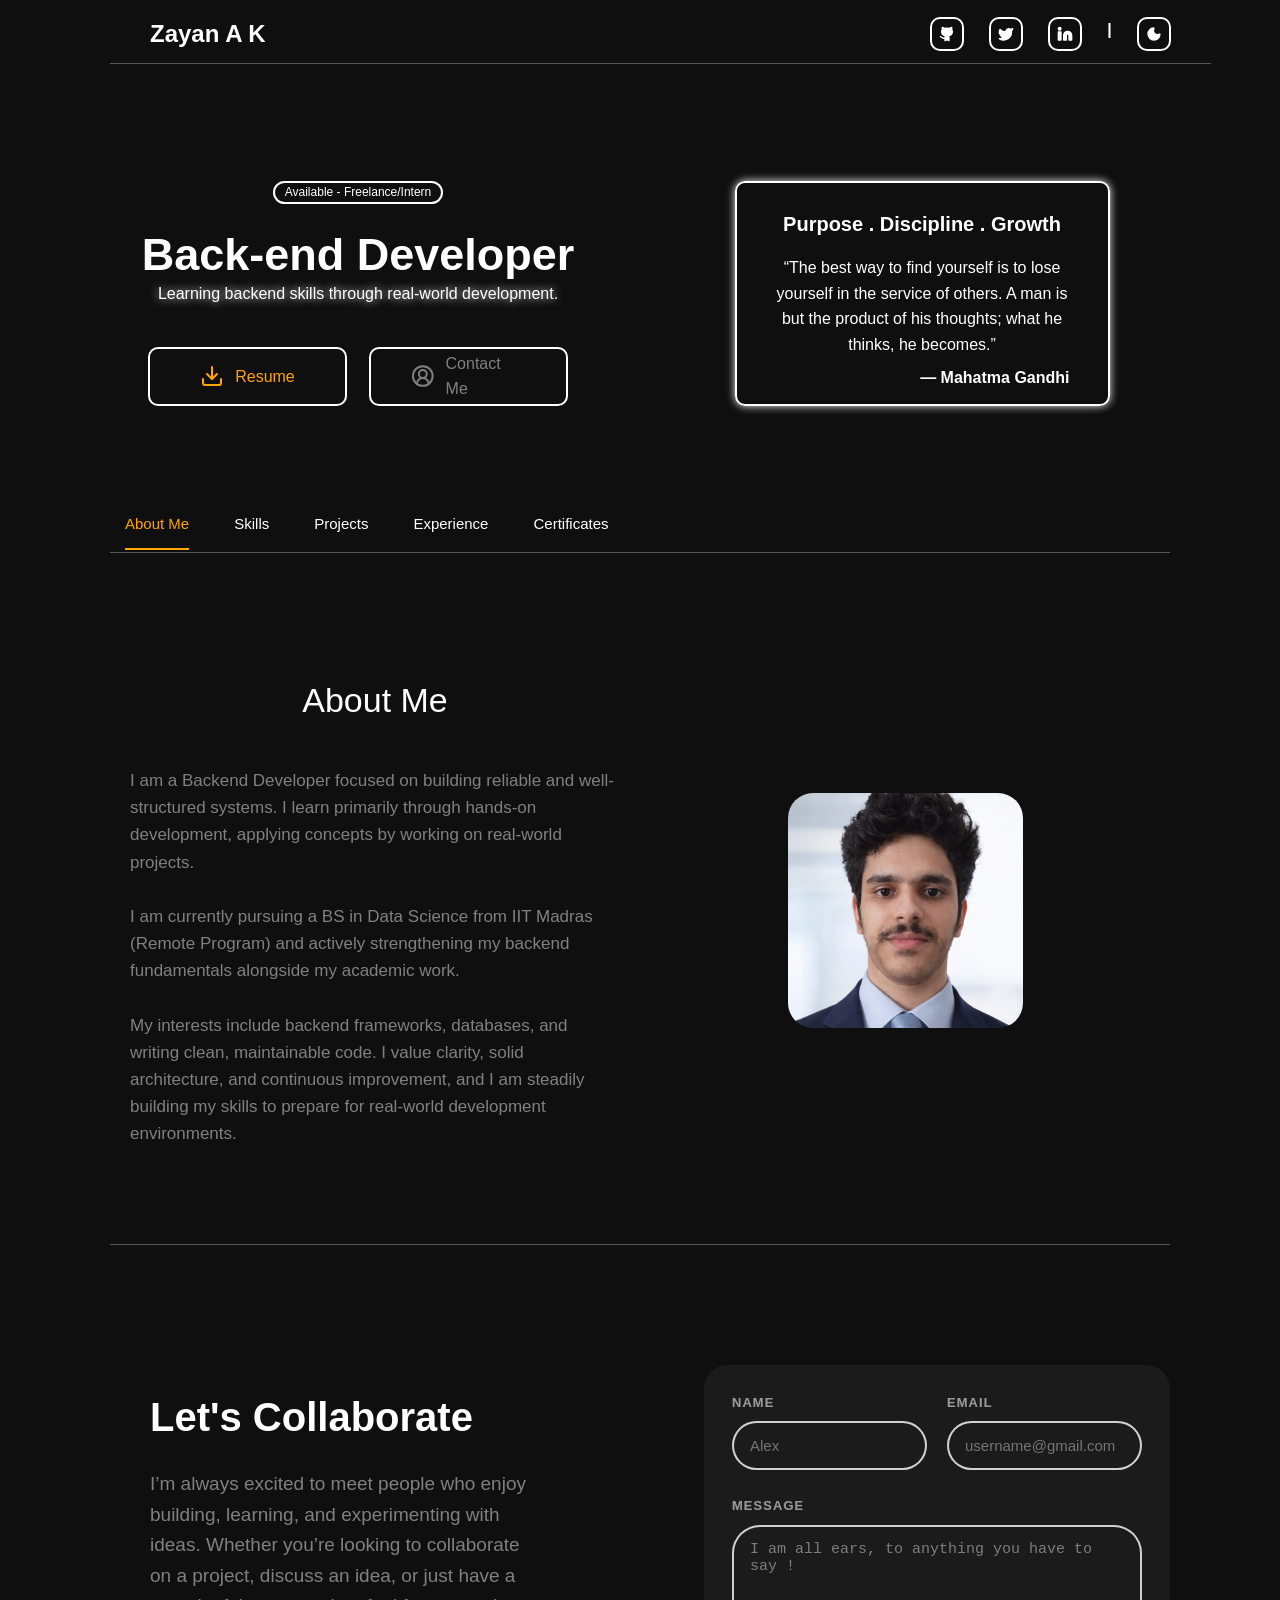
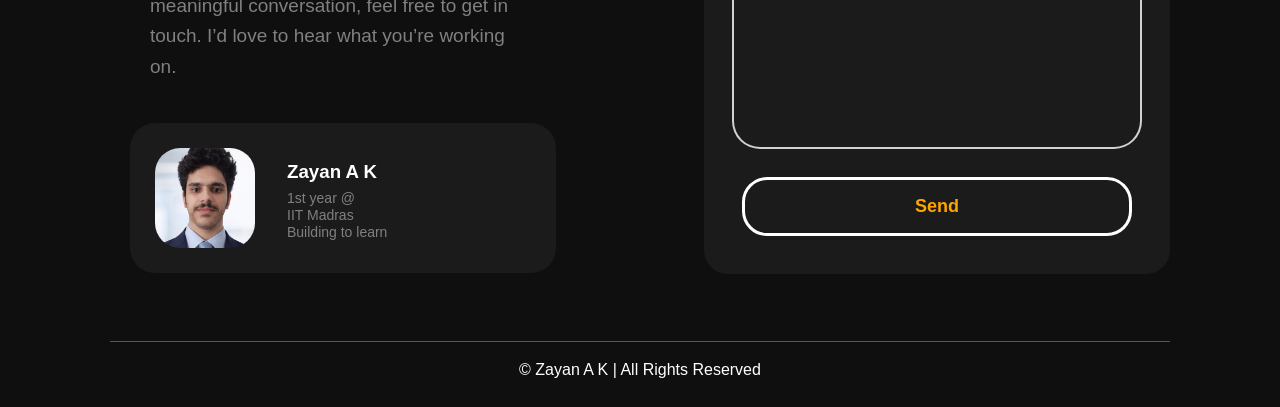
==== index.html @ fa97a32e "Update index.html" ====
<!DOCTYPE html>
<html lang="en">
  <head>
  	<title>Portfolio - Zayan A K</title>
  	<meta charset="UTF-8">
  	<meta name="viewport" content="width=device-width, initial-scale=1.0">
  	<link rel="stylesheet" href="style.css">
  </head>
  
  <body>
  	<header>
  		<div class="name">
  			<h1>Zayan A K</h1>
  		</div>	
  		<div class="links">
        	<div class="github">
        		<a href="#" class="icon">
        			<svg xmlns="http://www.w3.org/2000/svg" width="24" height="24" viewBox="0 0 24 24" fill="none" stroke="currentColor" stroke-width="2" stroke-linecap="round" stroke-linejoin="round" class="lucide lucide-github-icon lucide-github"><path d="M15 22v-4a4.8 4.8 0 0 0-1-3.5c3 0 6-2 6-5.5.08-1.25-.27-2.48-1-3.5.28-1.15.28-2.35 0-3.5 0 0-1 0-3 1.5-2.64-.5-5.36-.5-8 0C6 2 5 2 5 2c-.3 1.15-.3 2.35 0 3.5A5.403 5.403 0 0 0 4 9c0 3.5 3 5.5 6 5.5-.39.49-.68 1.05-.85 1.65-.17.6-.22 1.23-.15 1.85v4"/><path d="M9 18c-4.51 2-5-2-7-2"/></svg>
        		</a>
        	</div>
        		
        	<div class="twitter">	
        		<a href="#" class="icon">
        			<svg xmlns="http://www.w3.org/2000/svg" width="24" height="24" viewBox="0 0 24 24" fill="none" stroke="currentColor" stroke-width="2" stroke-linecap="round" stroke-linejoin="round" class="lucide lucide-twitter-icon lucide-twitter"><path d="M22 4s-.7 2.1-2 3.4c1.6 10-9.4 17.3-18 11.6 2.2.1 4.4-.6 6-2C3 15.5.5 9.6 3 5c2.2 2.6 5.6 4.1 9 4-.9-4.2 4-6.6 7-3.8 1.1 0 3-1.2 3-1.2z"/></svg>
				</a>
			</div>	

			<div class="linkdin">
				<a href="#" class="icon">
					<svg xmlns="http://www.w3.org/2000/svg" width="24" height="24" viewBox="0 0 24 24" fill="none" stroke="currentColor" stroke-width="2" stroke-linecap="round" stroke-linejoin="round" class="lucide lucide-linkedin-icon lucide-linkedin"><path d="M16 8a6 6 0 0 1 6 6v7h-4v-7a2 2 0 0 0-2-2 2 2 0 0 0-2 2v7h-4v-7a6 6 0 0 1 6-6z"/><rect width="4" height="12" x="2" y="9"/><circle cx="4" cy="4" r="2"/></svg>
				</a>
			</div>

			<div class="line">
				<p><strong>|</strong></p>
			</div>	

			<div class="dark-mode">
				<a href="#">
					<svg xmlns="http://www.w3.org/2000/svg" width="24" height="24" viewBox="0 0 24 24" fill="none" stroke="currentColor" stroke-width="2" stroke-linecap="round" stroke-linejoin="round" class="lucide lucide-moon-icon lucide-moon"><path d="M20.985 12.486a9 9 0 1 1-9.473-9.472c.405-.022.617.46.402.803a6 6 0 0 0 8.268 8.268c.344-.215.825-.004.803.401"/></svg>
				</a>
			</div>
		</div>		
	</header>	
	<hr>
	<main>	
		<div class="hero-section">
			<div class="status">
				<p>Available - Freelance/Intern </p>
			</div>
		
			<div class="my-code">
				<p>Back-end Developer</p>
			</div>
		
			<div class="subtitle">
				<p>Learning backend skills through real-world development.</p>	
			</div>
		

			<div class="s-button">
				<a href="#" class="resume" id="download-resume">
					<svg xmlns="http://www.w3.org/2000/svg" width="24" height="24" viewBox="0 0 24 24" fill="none" stroke="currentColor" stroke-width="2" stroke-linecap="round" stroke-linejoin="round" class="lucide lucide-download-icon lucide-download"><path d="M12 15V3"/><path d="M21 15v4a2 2 0 0 1-2 2H5a2 2 0 0 1-2-2v-4"/><path d="m7 10 5 5 5-5"/></svg><p name="resume-text">Resume</p>
				</a>
		
				<a href="#contact" class="contact">
					<svg xmlns="http://www.w3.org/2000/svg" width="24" height="24" viewBox="0 0 24 24" fill="none" stroke="currentColor" stroke-width="2" stroke-linecap="round" stroke-linejoin="round" class="lucide lucide-circle-user-round-icon lucide-circle-user-round"><path d="M18 20a6 6 0 0 0-12 0"/><circle cx="12" cy="10" r="4"/><circle cx="12" cy="12" r="10"/></svg><span name="contact-text">Contact Me</span>
				</a>
			</div>	
		</div>
		<div class="quote-section">
		<div class="quote">
			<div class="head-quote">
				<p><strong>Purpose . Discipline . Growth</strong></p>
			</div>

			<div class="quote-text">
				<p>“The best way to find yourself is to lose yourself in the service of others.
					A man is but the product of his thoughts; what he thinks, he becomes.”<br>						
				</p>
				<p class="gandhi"><strong>— Mahatma Gandhi</strong></p>	
			</div>
		</div>
		</div>															
	</main>
	
	<nav>
		<ul>
			<li><button  data-target="about-me" class="nav-item active">About Me</button></li>
			<li><button  data-target="skills" class="nav-item">Skills</button></li>
			<li><button  data-target="projects" class="nav-item">Projects</button></li>
			<li><button  data-target="experience" class="nav-item">Experience</button></li>
			<li><button  data-target="certificates" class="nav-item">Certificates</button></li>
		</ul>	
	</nav>	
	<hr>

	<section class="content">

		<div class="content-section active" id="about-me">
			<div class="about-text">
				<h2>About Me</h2>
				<p>I am a Backend Developer focused on building reliable and well-structured systems. I learn primarily through hands-on development, applying concepts by working on real-world projects.<br><br>

			  	I am currently pursuing a BS in Data Science from IIT Madras (Remote Program) and actively strengthening my backend fundamentals alongside my academic work.<br><br>

             	My interests include backend frameworks, databases, and writing clean, maintainable code. I value clarity, solid architecture, and continuous improvement, and I am steadily building my skills to prepare for real-world development environments.</p>
             </div> 

            <div class="about-pic">
            	<img src="me.png">
            </div>	 
		</div>

		<div class="content-section" id="skills">
			<h2>Skills</h2>
			<div class="skill-layout">

				<div class="backend">
					<h3>Backend Development</h3>
					<ul>
						<li>Python</li>
						<li>Django(basics)</li>
						<li>RESTful API fundamentals</li>
						<li>Authorisation & authorisation basics</li>
						<li>Server-side application logic</li>
					</ul>
				</div>	

				<div class="databases">
					<h3>Databases</h3>
					<ul>
						<li>PostgreSQL</li>
						<li>SQlite</li>
						<li>Database design fundamentals</li>
						<li>CRUD operations</li>
						<li>Basic query optimization concepts</li>
					</ul>	
				</div>

				<div class="programming">
					<h3>Programming and core concepts</h3>
					<ul>
						<li>Python</li>
						<li>JavaScript</li>
						<li>Object oriented programming</li>
						<li>Data structures fundamentals</li>
						<li>Basic algorithmic thinking</li>
						<li>Writing clean, readable and maintable code</li>
					</ul>
				</div>

				<div class="web">
					<h3>Web Fundamentals</h3>
					<ul>
						<li>HTTP / HTTP5 basics</li>			
						<li>Request-response lifecycle</li>
						<li>HTML</li>
						<li>CSS</li>
					</ul>
				</div>

				<div class="tools">
					<h3>Tools and Workflow</h3>
					<ul>
						<li>Git and GitHub</li>
						<li>Command-line basics</li>
						<li>Virual environments</li>
						<li>Debugging and error handling</li>
						<li>Incremental development and refactoring</li>
					</ul>
				</div>

				<div class="improving">
					<h3>Currently Improving</h3>
					<ul>
						<li>Backend system design fundamentals</li>
						<li>API best practices</li>
						<li>Database Optimisation techniques</li>
						<li>Deployment and production basics</li>
						<li>React</li>
					</ul>
				</div>
			</div>
		</div>				

		<div class="content-section" id="projects">
			<h4>My Personal Projects</h4>
			<div class="project-card">
				<div class="project-header">
					<h2>Zaliya</h2>
					<span class="project-status">In Progress</span>
				</div>

				<p class="project-description">A minimal, responsive fashion ecommerce website focused on modest wear, built with semantic HTML and modern CSS layout techniques. Currently integrating backend functionality.
				</p>

				<ul class="project-tech">
					<li>HTML</li>
					<li>CSS</li>
					<li>JavaScript</li>
					<li>Python</li>	
					<li>Django</li>
				</ul>

				<div class="project-actions">
					<a href="https://zayan-netizen.github.io/Zaliya/" target="_blank" class="btn primary">Live</a>
    				<a href="https://github.com/zayan-netizen" target="_blank" class="btn secondary">Code</a>
  				</div>
			</div>

		<div class="project-card">
				<div class="project-header">
					<h2>Eventorin</h2>
					<span class="project-status">In Progress</span>
				</div>

				<p class="project-description">A simple landing page concept for a student-focused event management platform.
				</p>

				<ul class="project-tech">
					<li>HTML</li>
					<li>CSS</li>
				</ul>

				<div class="project-actions">
    				<a href="https://zayan-netizen.github.io/html-css-foundations/eventorin_landing_page/" class="btn primary">Live</a>
    				<a href="https://github.com/zayan-netizen" class="btn secondary">Code</a>
  				</div>
			</div>

			<div class="project-card">
				<div class="project-header">
					<h2>Resume-Builder</h2>
					<span class="project-status">In Progress</span>
				</div>

				<p class="project-description">A simple resume builder web application where users can enter their details and instantly see a formatted resume preview..
				</p>

				<ul class="project-tech">
					<li>HTML</li>
					<li>CSS</li>
					<li>JavaScript</li>
				</ul>

				<div class="project-actions">
					<a href="https://zayan-netizen.github.io/html-css-foundations/resume-builder/" target="_blank" class="btn primary">Live</a>
    				<a href="https://github.com/zayan-netizen" target="_blank" class="btn secondary">Code</a>
  				</div>
			</div>
		</div>

		<div class="content-section" id="certificates">
			<h2>Certifications</h2>

  		<div class="certificates-container">
   			<a href="Foundation Certificate.pdf" target="_blank" class="certificate-card">
      		<h3>Foundation in Programming and Data Science</h3>
      		<p>IIT Madras</p>
      		<span>View Certificate →</span>
    		</a>
    	</div>
    </div>

	</section>	
	<br><br><br><hr>
	<section class="contact-me" id="contact">
		<div class="contact-word">
			<h1>Let's Collaborate</h1>
			<p class="contact-sentence">I’m always excited to meet people who enjoy building, learning, and experimenting  with ideas.
			   Whether you’re looking to collaborate on a project, discuss an idea, or just have a meaningful conversation, feel free to get in touch.
			   I’d love to hear what you’re working on.</p><br>


		<div class="profile-card">
			<div class="profile-photo">
				<img src="me.png" name="me">
			</div>
			<div class="name-text">	
			    <h3>Zayan A K</h3>
				<p>1st year @</p>
				<p>IIT Madras</p>
				<p>Building to learn</p>
			</div>	
		</div>
		</div>


		<div class="contact-card">
			<div class="start">
				<div>
					<label for="contact-name">Name</label>
					<input type="text" class="contact-name" id="contact-name" placeholder="Alex">
				</div>
				
				<div>
					<label for="contact-email">Email</label>
					<input type="email" name="contact-email" id="contact-email" placeholder="username@gmail.com">
				</div>		
			</div>
			
			<div class="end">
				<label for="contact-subject">Message</label>
				<textarea 
					name="contact-subject" 
					id="contact-subject" 
					placeholder="I am all ears, to anything you have to say !"></textarea>
			</div>
			<div class="email-send">
				<a href="#" id="email-send">Send</a>
			</div>	
		</div>			
	</section>
	
	<hr>
	<footer>
		&copy Zayan A K  |  All Rights Reserved
	</footer>
		<div class="footer-link" hidden>
			<ul>
				<li><a href="#">LeetCode</a></li>
				<li><a href="#">CodeForces</a></li>
				<li><a href="#">CodeChef</a></li>
			</ul>
		</div>		
	

	<script src="script.js"></script>

  </body>
</html>
---- style.css ----
*{
	padding: 0;
	margin: 0;
	box-sizing: border-box;
}

hr {
  border: none;
  border-top: 1px solid rgba(255, 255, 255, 0.3);
}

body{
	font-family: 'Arial', sans-serif;
	background-color:  #0F0F0F;
	margin: 10px 110px;
	line-height: 1.6;
}

/* Header */

header{
	display: flex;
	flex-direction: row;
	justify-content: space-between;
	align-items: center;
	position: fixed;
    top: 0;
    left: 0;
    width: 86%;
    z-index: 1000;  
    margin: 5px 110px;      
    background: #0F0F0F; 
    border-bottom: 1px solid rgba(255, 255, 255, 0.3);
}

/* ICONS */

.links {
  gap: 12px;
  padding: 0;
}

.links a {
  padding: 6px;
  width: 34px;
  height: 34px;

  display: flex;
  align-items: center;
  justify-content: center;
}

.links svg {
  width: 16px;
  height: 16px;
}

.links{
	display: flex;
	flex-direction: row;
	gap: 25px;
	padding: 10px 40px;
}

.links a{
	display: inline-flex;
	text-decoration: none;
	color: white;
	border: 2px solid white;
	padding: -5px 2px;
	border-radius: 10px;
	transition: box-shadow 0.2s ease-in-out;
}

.links a:hover{
	cursor: pointer;
	box-shadow:  0 0 20px whitesmoke;
}

.links svg{
	fill: white;
}

/* Name and vertical line */

.name{
	color: white;
	font-size: 12px;
	padding: 10px 40px;
}

.line{
	color: white;
	font-weight: 700;
}

/* Hero */

main {
  display: grid;
  grid-template-columns: repeat(2, minmax(500px, 500px));
  justify-content: center;
  gap: 4rem;
  margin: 170px auto; 
  padding: 0 2rem;
}

.hero-section,
.quote-section {
  display: flex;
  flex-direction: column;
  align-items: center;  
}

/* STATUS */
@keyframes pulse{
	0% {transform: scale(1.0); opacity: 1; color: grey;}
	50% {transform: scale(1.03); opacity: 0.98; color: darkgrey;}
	100%{transform: scale(1.0); opacity: 1; color: grey;}
}

.status{
	color: white;
	text-align: center;
	font-size: 12px;
	border: 2px solid white;
	border-radius: 20px;
	display: inline-flex;
	padding: 0px 10px;
	animation: pulse 1s ease-in-out infinite;
}

.my-code{
	color: white;
	font-size: 45px;
	padding: 10px;
	text-align: center;
	font-weight: 700;
	margin-top: 5px;
}

.subtitle{
	color: white;
	text-align: center;
	margin-top: -20px;
	text-shadow: 0 0 10px whitesmoke;
}

.s-button{
	display: flex;
	flex-direction: row;
	gap: 20px;
	margin: 40px;
    
}

/* Quote */

@keyframes glow {
  0% {
    box-shadow: 0 0 8px rgba(245,245,245,0.4);
  }
  50% {
    box-shadow: 0 0 20px rgba(245,245,245,0.8);
  }
  100% {
    box-shadow: 0 0 14px rgba(245,245,245,0.4);
  }
}

.quote {
	display: flex;
	color: white;
	width: 25%;
	box-shadow: 0 0 8px whitesmoke;
	border: 2px solid white;
	animation: glow 5s ease-in-out infinite;
	flex-direction: column;
	padding: 20px;
	border-radius: 10px;
	width: 75%;
	height: 85%;
	transition: 0.4s ease;
}

.quote:hover{
	transform: translateY(-5px);
	cursor: pointer;
}
.head-quote{
	text-align: center;
	font-size: 20px;
	padding: 5px;
}

.gandhi{
	text-align: right;
	padding: 8px;
	padding-bottom: 8px;
}

.quote-text{
	text-align: center;
	padding: 10px;
}

/* Hero-Buttons */

.s-button{
	display: flex;
	flex-direction: row;
	gap: 22px;
}

.resume{
	color: orange;
	padding: 2px 50px;
	display: inline-flex;
	align-items: center;
	gap: 0.7rem;
	border: 2px solid white;
	border-radius: 10px;
	text-decoration: none;
	transition: box-shadow 0.3s ease-in-out;
	transition: transform 0.2s ease, box-shadow 0.3s ease-in-out;
	background-color: #0F0F0F;
}

.contact{
	color: grey;
	padding: 2px 40px;
	display: inline-flex;
	align-items: center;
	gap: 0.7rem;
	border: 2px solid white;
	border-radius: 10px;
	text-decoration: none;
	transition: transform 0.2s ease, box-shadow 0.3s ease-in-out;
	background-color: #0F0F0F;
}

.resume:hover, .contact:hover {
	box-shadow: 0 0 14px whitesmoke;
	cursor: pointer;
	transform: translateY(-4px);
}

/* NavBar  */

nav{
	place-items: center;
	padding: 15px;
	position: relative;
	margin-top: -120px;
}

nav ul{
	list-style: none;
	margin: 0;
	padding-left: 0;
	display: flex;
	flex-direction: center;
	gap: 45px;
}

nav button{
	text-decoration: none;
	color: white;
	font-size: 15px;
	font-weight: 400;
	background-color: #0F0F0F;
	border: none;
}

nav button:hover{
	cursor: pointer;
	color: orange;
}

/* Contact */

.contact-me {
	display: grid;
	grid-template-columns: 1fr 1fr;
	max-width: 1150px;
	gap: 8rem;
	margin-top: 100px;
	margin-inline: auto;
	margin-bottom: 3rem;
}	

.profile-photo {
	width: 100px;
	height: 100px;
}

.profile-photo img{
	width: 100%;
	height:100%;
	border-radius: 25px;
	object-fit: cover;
}

.contact-word{
	color: white;
	align-items: left;
	padding: 20px;
}

.contact-word p{
	font-size: 14px;
	color: grey;
	padding: 20px;
	margin-bottom: -5px;
}

.contact-sentence {
	font-size: 19px !important;
}

.contact-word h1{
	font-size: 40px;
	padding: 20px;
	margin-bottom: -20px;
	gap: 1.2rem;
}

.profile-card h3{
	font-weight: 700;
}

.profile-card{
	display: flex;
	flex-direction: row;
	align-items: center;
	padding: 25px;
	margin: 0;
	gap: 2rem;
	background-color: #1B1B1B;
	border-radius: 25px;
	transition: 0.3s ease;
}

.profile-card:hover{
	transform: translateY(-10px);
}

.name-text p{
	padding: 0px !important;
}

.contact-card{
	display: flex;
	flex-direction: column;
	align-self: center;
	align-items: stretch;
	background-color: #1B1B1B;
	height: 93%;
	width: 100%;
	padding: 28px;
	border-radius: 24px;
	gap: 18px;
	transition: 0.3s ease;
}

.contact-card:hover{
	transform: translateY(-15px);
}

.start{
	display: flex;
	gap: 20px;
	width: 100%;
}

.start > div{
	display: flex;
	flex-direction: column;
	gap: 8px;
	width: 100%;
}

.end{
	display: flex;
	flex-direction: column;
	gap: 8px;
	width: 100%;
	flex: 1;
	margin-top: 8px;
}

.contact-card input,
.contact-card textarea{
	width: 100%;
	background-color: #1B1B1B;
	border: 2px solid rgba(255,255,255,0.8);
	border-radius: 26px;
	padding: 14px 16px;
	color: #bdbdbd;
	font-size: 15px;
	outline: none;
}

.contact-card textarea{
	flex: 1;
	resize: none;
	border-radius: 28px;
}

.contact-card textarea::placeholder {
  color: #7d7d7d;
  opacity: 1;
}

.contact-card label{
	font-weight: 600;
	font-size: 13px;
	color: #9a9a9a;
	letter-spacing: 0.08em;
	text-transform: uppercase;
	text-shadow:
	  0.5px 0 rgba(0,0,0,0.25),
	 -0.5px 0 rgba(255,255,255,0.15);
}

.email-send a{
	display: inline-flex;
	border: 3px solid white;
	transition: 0.2s;
	color: orange;
	text-decoration: none;
	padding: 12px 20px;
	margin: 10px;
	border-radius: 25px;
	display: flex;
	justify-content: center;
	font-weight: 800;
	font-size: 18px;
}

.email-send a:hover{
	background-color: darkgrey;
	color: black;
}

/* Content Section */

@keyframes fadeIn {
  from {
    opacity: 0;
    transform: translateY(6px);
  }
  to {
    opacity: 1;
    transform: translateY(0);
  }
}

.content-section{
	display: none;
	opacity: 0;
    transform: translateY(6px);
}

.content-section.active{
	display: block;
	animation: fadeIn 200ms ease-out forwards;
}

.nav-item{
	position: relative;
}

.nav-item.active{
	color: orange;
}

.nav-item::after{
	content: "";
    position: absolute;
    left: 0;
    bottom: -18px;
    width: 100%;
    height: 2px;
    background: orange;

    transform: scaleX(0);
    transform-origin: left;
    transition: transform 250ms ease;
}

.nav-item.active::after{
    transform: scaleX(1.0);
}

.content{
	margin-top: 100px;
}

/* Content-Section -- About */

#about-me{
	display: grid;
	grid-template-columns: repeat(2, minmax(0, 1fr));
}

.about-pic {
	width: 275px;
	height: 275px;
	padding: 20px;
	margin: auto auto;
}

.about-pic img{
	object-fit: cover;
	border-radius: 25px;
	width: 100%;
	height: 100%;
}

.about-text h2{
	text-align: center;
	font-weight: 300;
	font-size: 34px;
	color: white;
	padding: 20px;
}

.about-text p{
	font-size: 17px;
	color: grey;
	padding: 20px;
}

/* Content-section Skills */


#skills h2{
	text-align: center;
	color: white;
	font-size: 34px;
	margin-top: -500px;
	margin-bottom: 2rem;
	padding: 20px;
}

.skill-layout {
	display: grid;
	grid-template-columns: repeat(2, minmax(0, 1fr));
	gap: 4rem;
}

.skill-layout h3{
	text-align: center;
	color: grey;
	font-size: 19px;
	padding: 20px;
	border-bottom: 1px solid rgba(255, 255, 255, 0.3);
	padding-bottom: 7px;
}

.skill-layout ul{
	color: grey;
	list-style: none;
	display: grid;
	grid-template-columns: repeat(2, 1fr);
	margin: 10px;
	gap: 1rem;
	margin-top: 30px;
}

.skill-layout li{
	font-size: 11px;
	display: flex;
  	justify-content: center;
  	align-items: center;

  	padding: 8px 16px;
  	border-radius: 25px;
  	border: 2px solid grey;
  	color: white;
	transition: 0.3s ease;
}

.skill-layout li:hover{
	transform: translateY(-3px);
	cursor: pointer;
}

/* Certificates */

#certificates {
  width: 100%;
  padding: 40px 5%; 
  background: #1e1e1e;
  color: #f1f1f1;
  border-radius: 25px;
  margin-top: -500px;
}

#certificates h2 {
  text-align: center;
  font-size: 2rem;
  margin-bottom: 30px;
  font-weight: 600;
}

.certificates-container {
  display: grid;
  grid-template-columns: repeat(auto-fit, minmax(260px, 1fr));
  gap: 20px;
}

.certificate-card {
  background: #2b2b2b; 
  border-radius: 12px;
  padding: 20px 22px;
  text-decoration: none;
  color: #f1f1f1;
  border: 1px solid #3a3a3a;
  transition: background 0.25s ease, transform 0.25s ease;
  border-radius: 20px;
}

.certificate-card h3 {
  font-size: 1.2rem;
  margin-bottom: 6px;
}

.certificate-card p {
  font-size: 0.95rem;
  opacity: 0.75;
  margin-bottom: 12px;
}

.certificate-card span {
  font-size: 0.9rem;
  font-weight: 500;
  color: #cfcfcf;
}

.certificate-card:hover {
  background: #333333;
  transform: translateY(-3px);
}
/* footer */

footer{
	text-align: center;
	color: white;
	font-size: 16px;
	padding: 15px;;
}

.footer-link ul{
	list-style: none;
	display: flex;
	flex-direction: row;
	justify-content: center;
	align-items: center;
	gap: 10rem;
	color: grey;
	margin-top: 10px;
}

.footer-link a{
	text-decoration: none;
	color: grey;
	font-size: 12px;
}

/* Projects */

#projects{
	margin-top: -500px;
}

#projects h4{
	text-align: center;
	color: white;
	font-size: 28px;
	padding: 3rem;
}

.project-card {
  background: linear-gradient(
    180deg,
    rgba(255,255,255,0.04),
    rgba(255,255,255,0.01)
  );
  border: 1px solid rgba(255,255,255,0.08);
  border-radius: 20px;
  padding: 28px;
  max-width: none;
  width: 100%;
  margin-bottom: 25px;

  box-shadow:
    0 20px 40px rgba(0,0,0,0.35),
    inset 0 1px 0 rgba(255,255,255,0.05);

  backdrop-filter: blur(6px);

  transition: transform 300ms ease, box-shadow 300ms ease;
}

.project-card:hover {
  transform: translateY(-6px);
  box-shadow:
    0 30px 60px rgba(0,0,0,0.45),
    inset 0 1px 0 rgba(255,255,255,0.08);
}

.project-header {
  display: flex;
  justify-content: space-between;
  align-items: center;
  margin-bottom: 14px;
}

.project-header h2 {
  font-size: 26px;
  font-weight: 600;
  color: #ffffff;
}

.project-status {
  font-size: 12px;
  padding: 6px 12px;
  border-radius: 999px;
  background: rgba(255,255,255,0.1);
  color: #ffffff;
}

.project-description {
  font-size: 15px;
  line-height: 1.6;
  color: #cfcfcf;
  margin-bottom: 22px;
}

.project-tech {
  list-style: none;
  display: flex;
  flex-wrap: wrap;
  gap: 10px;
  margin-bottom: 24px;
  padding: 0;
}

.project-tech li {
  padding: 8px 14px;
  font-size: 13px;
  border-radius: 999px;
  color: #ffffff;
  border: 1px solid rgba(255,255,255,0.15);
  background: rgba(255,255,255,0.05);
}

.project-actions {
  display: flex;
  gap: 14px;
}

.btn {
  padding: 10px 20px;
  border-radius: 10px;
  font-size: 14px;
  text-decoration: none;
  transition: background 200ms ease, transform 200ms ease;
}

.btn.primary {
  background: #ffffff;
  color: #000000;
}

.btn.primary:hover {
  transform: translateY(-2px);
}

.btn.secondary {
  border: 1px solid rgba(255,255,255,0.2);
  color: #ffffff;
}

.btn.secondary:hover {
  background: rgba(255,255,255,0.1);
}

.project-wrapper{
	width: 100%;
	padding: 0 4rem;
}

@media (max-width: 900px) {

  html, body {
    margin: 0;
    padding: 0;
    overflow-x: hidden;
  }

  * {
    max-width: 100%;
  }

  header {
    position: fixed;
    top: 0;
    left: 0;
    width: 100% !important;
    margin: 0 !important;
    padding: 4px 0px;
    transform: none !important;
  }

  nav {
	margin: 0;  
	margin-top: -50px !important;  
    padding: 0 !important;
  }

  nav ul {
    padding: 0;
    margin: 0;
    width: 100%;
    display: flex;
    justify-content: center;
    gap: 10px;
    padding-bottom: 17px;    
  }

  nav button {
    font-size: 14px;
  }

  .links {
    padding: 0;
    gap: 8px;
  }

  .links a {
    width: 30px;
    height: 30px;
    padding: 0;
    border-radius: 8px;

    display: flex;
    align-items: center;
    justify-content: center;
  }

  .links svg {
    width: 14px;
    height: 14px;
  }

  main {
    grid-template-columns: 1fr !important;
    margin-top: 120px;
    padding: 0 12px;
  }

  .hero-section {
    width: 100%;
    max-width: 360px;
    margin: 15px auto;
    padding: 0;
    text-align: center;
  }

  .contact, .resume{
	  padding: 2px 25px;
	  font-size: 8px;
	  height: 88% !important;
  }

  .quote{
	  padding-bottom: 5px !important;
	  max-height: 100%;
	  height: 100%;
  }

  .gandhi{
	  padding-bottom: 10px !important;
  }
	
  .name h1{
	  font-size: 16px;
	  margin-left: -15px !important;
  }
	
  .my-code {
    font-size: 24px;
    line-height: 1.25;
  }

  .subtitle {
    font-size: 11px;
    margin-top: -4px;
  }

  .contact-me,
  #about-me,
  .skill-layout,
  #certificates{
    grid-template-columns: 1fr;
  }

  #skills, #projects, #certificates{
	  margin-top: -940px !important;
  }
}
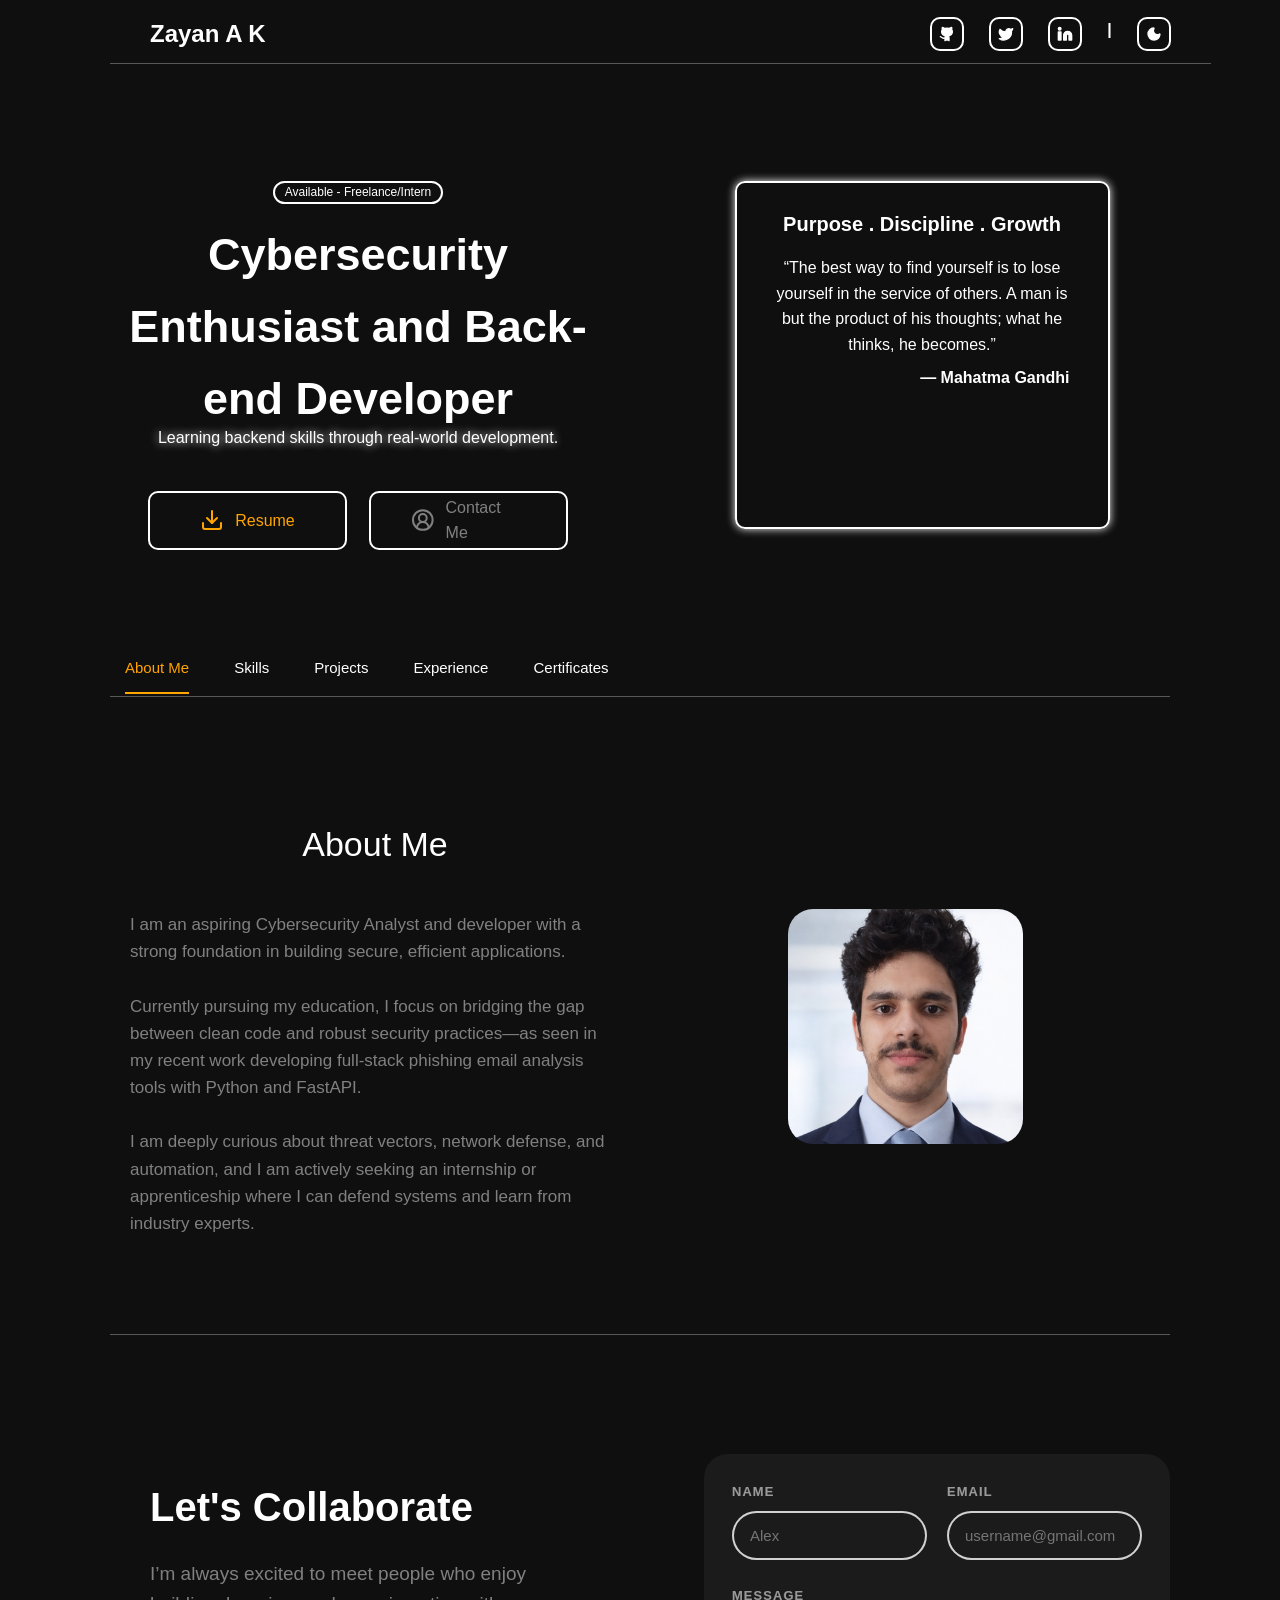
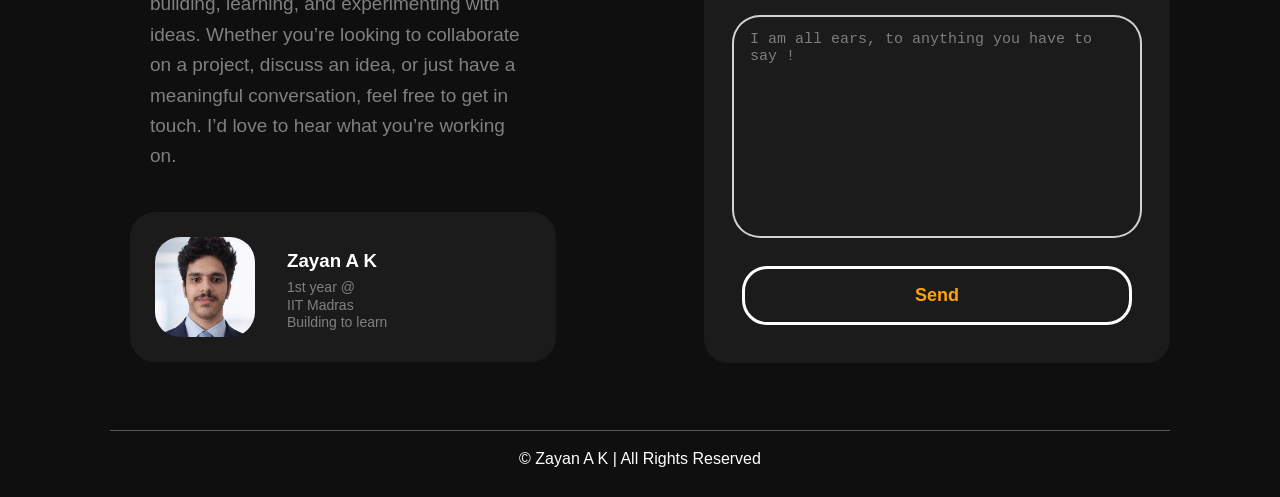
==== commit 294b27ca: "Update index.html" ====
--- a/index.html
+++ b/index.html
@@ -50,7 +50,7 @@
 			</div>
 		
 			<div class="my-code">
-				<p>Back-end Developer</p>
+				<p>Cybersecurity Enthusiast and Back-end Developer</p>
 			</div>
 		
 			<div class="subtitle">
@@ -100,11 +100,11 @@
 		<div class="content-section active" id="about-me">
 			<div class="about-text">
 				<h2>About Me</h2>
-				<p>I am a Backend Developer focused on building reliable and well-structured systems. I learn primarily through hands-on development, applying concepts by working on real-world projects.<br><br>
-
-			  	I am currently pursuing a BS in Data Science from IIT Madras (Remote Program) and actively strengthening my backend fundamentals alongside my academic work.<br><br>
-
-             	My interests include backend frameworks, databases, and writing clean, maintainable code. I value clarity, solid architecture, and continuous improvement, and I am steadily building my skills to prepare for real-world development environments.</p>
+				<p>I am an aspiring Cybersecurity Analyst and developer with a strong foundation in building secure, efficient applications.<br><br>
+
+			  	Currently pursuing my education, I focus on bridging the gap between clean code and robust security practices—as seen in my recent work developing full-stack phishing email analysis tools with Python and FastAPI.<br><br>
+
+             	I am deeply curious about threat vectors, network defense, and automation, and I am actively seeking an internship or apprenticeship where I can defend systems and learn from industry experts.</p>
              </div> 
 
             <div class="about-pic">
@@ -205,47 +205,6 @@
 
 				<div class="project-actions">
 					<a href="https://zayan-netizen.github.io/Zaliya/" target="_blank" class="btn primary">Live</a>
-    				<a href="https://github.com/zayan-netizen" target="_blank" class="btn secondary">Code</a>
-  				</div>
-			</div>
-
-		<div class="project-card">
-				<div class="project-header">
-					<h2>Eventorin</h2>
-					<span class="project-status">In Progress</span>
-				</div>
-
-				<p class="project-description">A simple landing page concept for a student-focused event management platform.
-				</p>
-
-				<ul class="project-tech">
-					<li>HTML</li>
-					<li>CSS</li>
-				</ul>
-
-				<div class="project-actions">
-    				<a href="https://zayan-netizen.github.io/html-css-foundations/eventorin_landing_page/" class="btn primary">Live</a>
-    				<a href="https://github.com/zayan-netizen" class="btn secondary">Code</a>
-  				</div>
-			</div>
-
-			<div class="project-card">
-				<div class="project-header">
-					<h2>Resume-Builder</h2>
-					<span class="project-status">In Progress</span>
-				</div>
-
-				<p class="project-description">A simple resume builder web application where users can enter their details and instantly see a formatted resume preview..
-				</p>
-
-				<ul class="project-tech">
-					<li>HTML</li>
-					<li>CSS</li>
-					<li>JavaScript</li>
-				</ul>
-
-				<div class="project-actions">
-					<a href="https://zayan-netizen.github.io/html-css-foundations/resume-builder/" target="_blank" class="btn primary">Live</a>
     				<a href="https://github.com/zayan-netizen" target="_blank" class="btn secondary">Code</a>
   				</div>
 			</div>
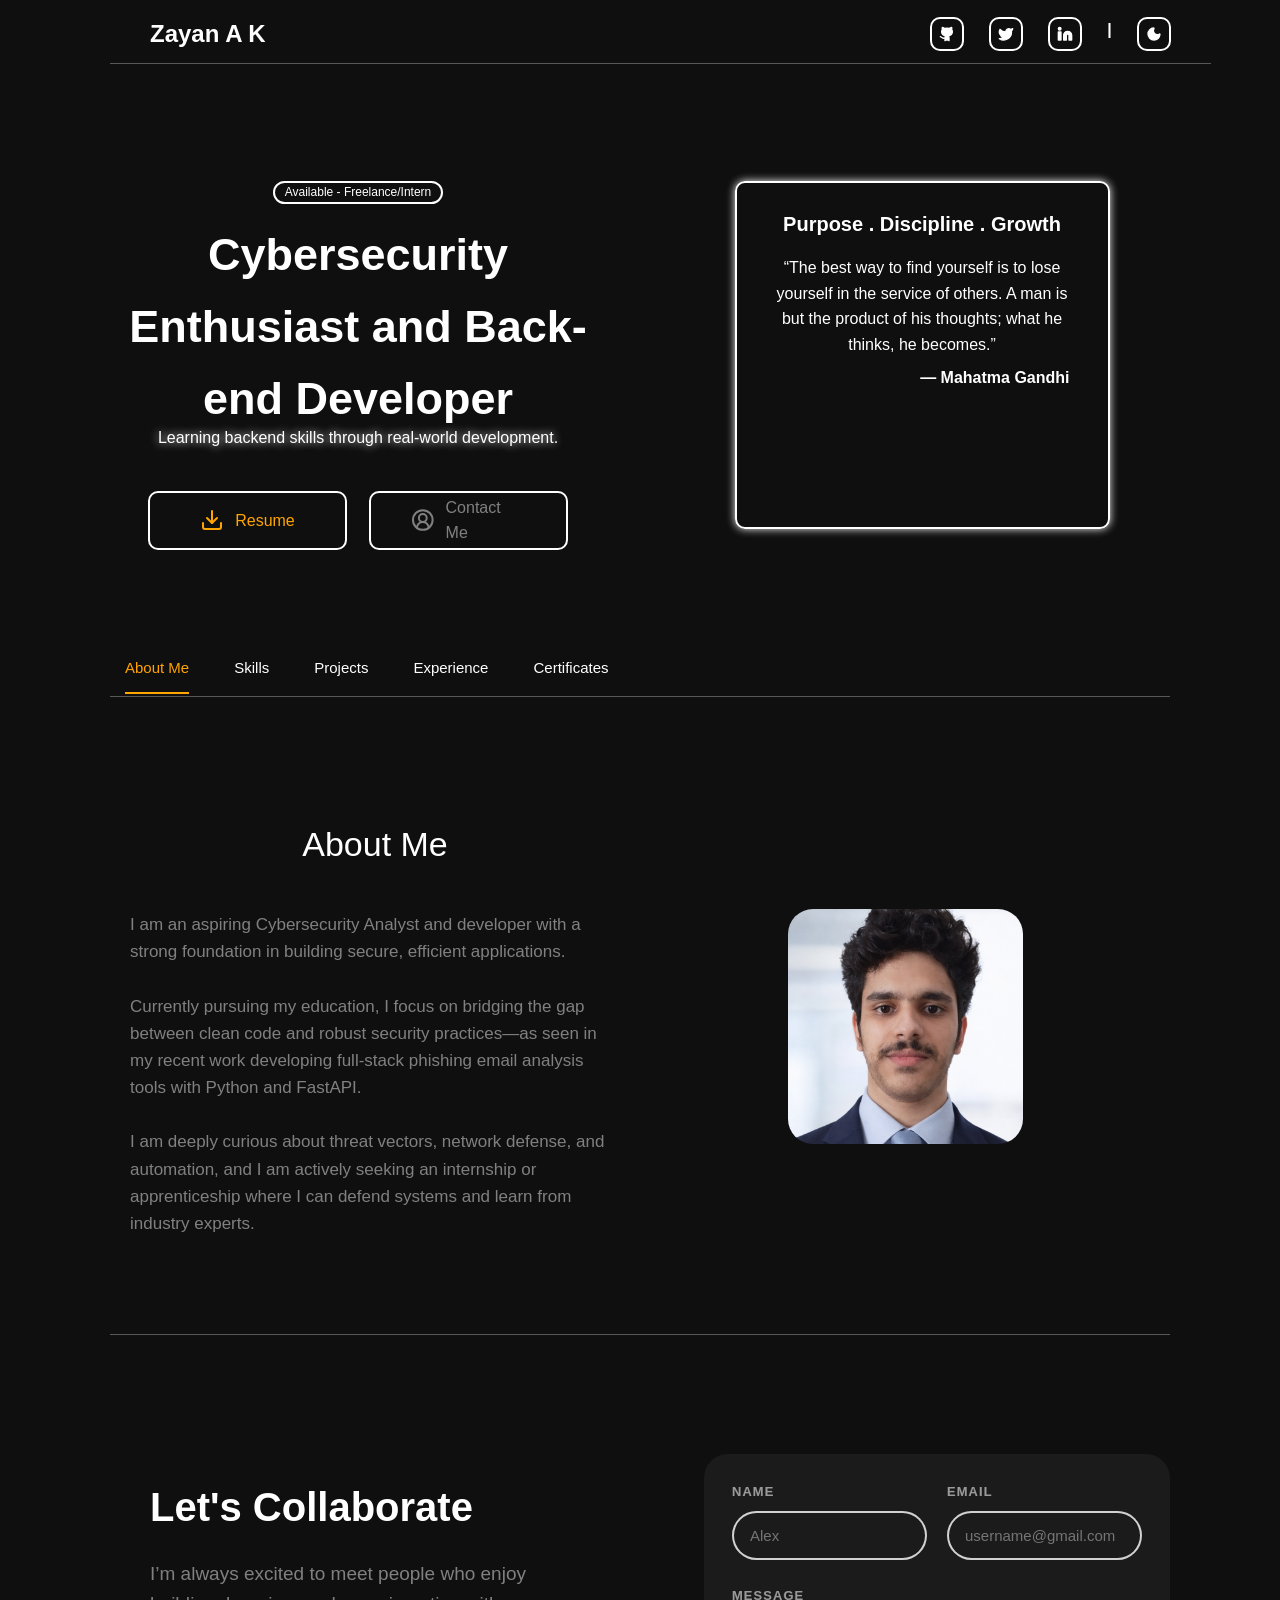
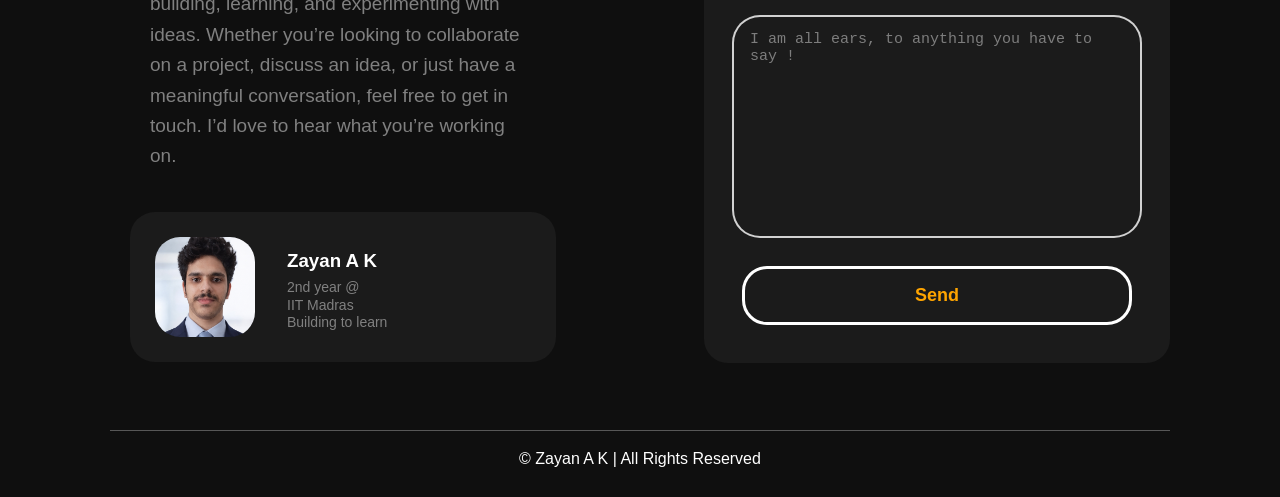
==== commit eb159d24: "Update index.html" ====
--- a/index.html
+++ b/index.html
@@ -238,7 +238,7 @@
 			</div>
 			<div class="name-text">	
 			    <h3>Zayan A K</h3>
-				<p>1st year @</p>
+				<p>2nd year @</p>
 				<p>IIT Madras</p>
 				<p>Building to learn</p>
 			</div>	
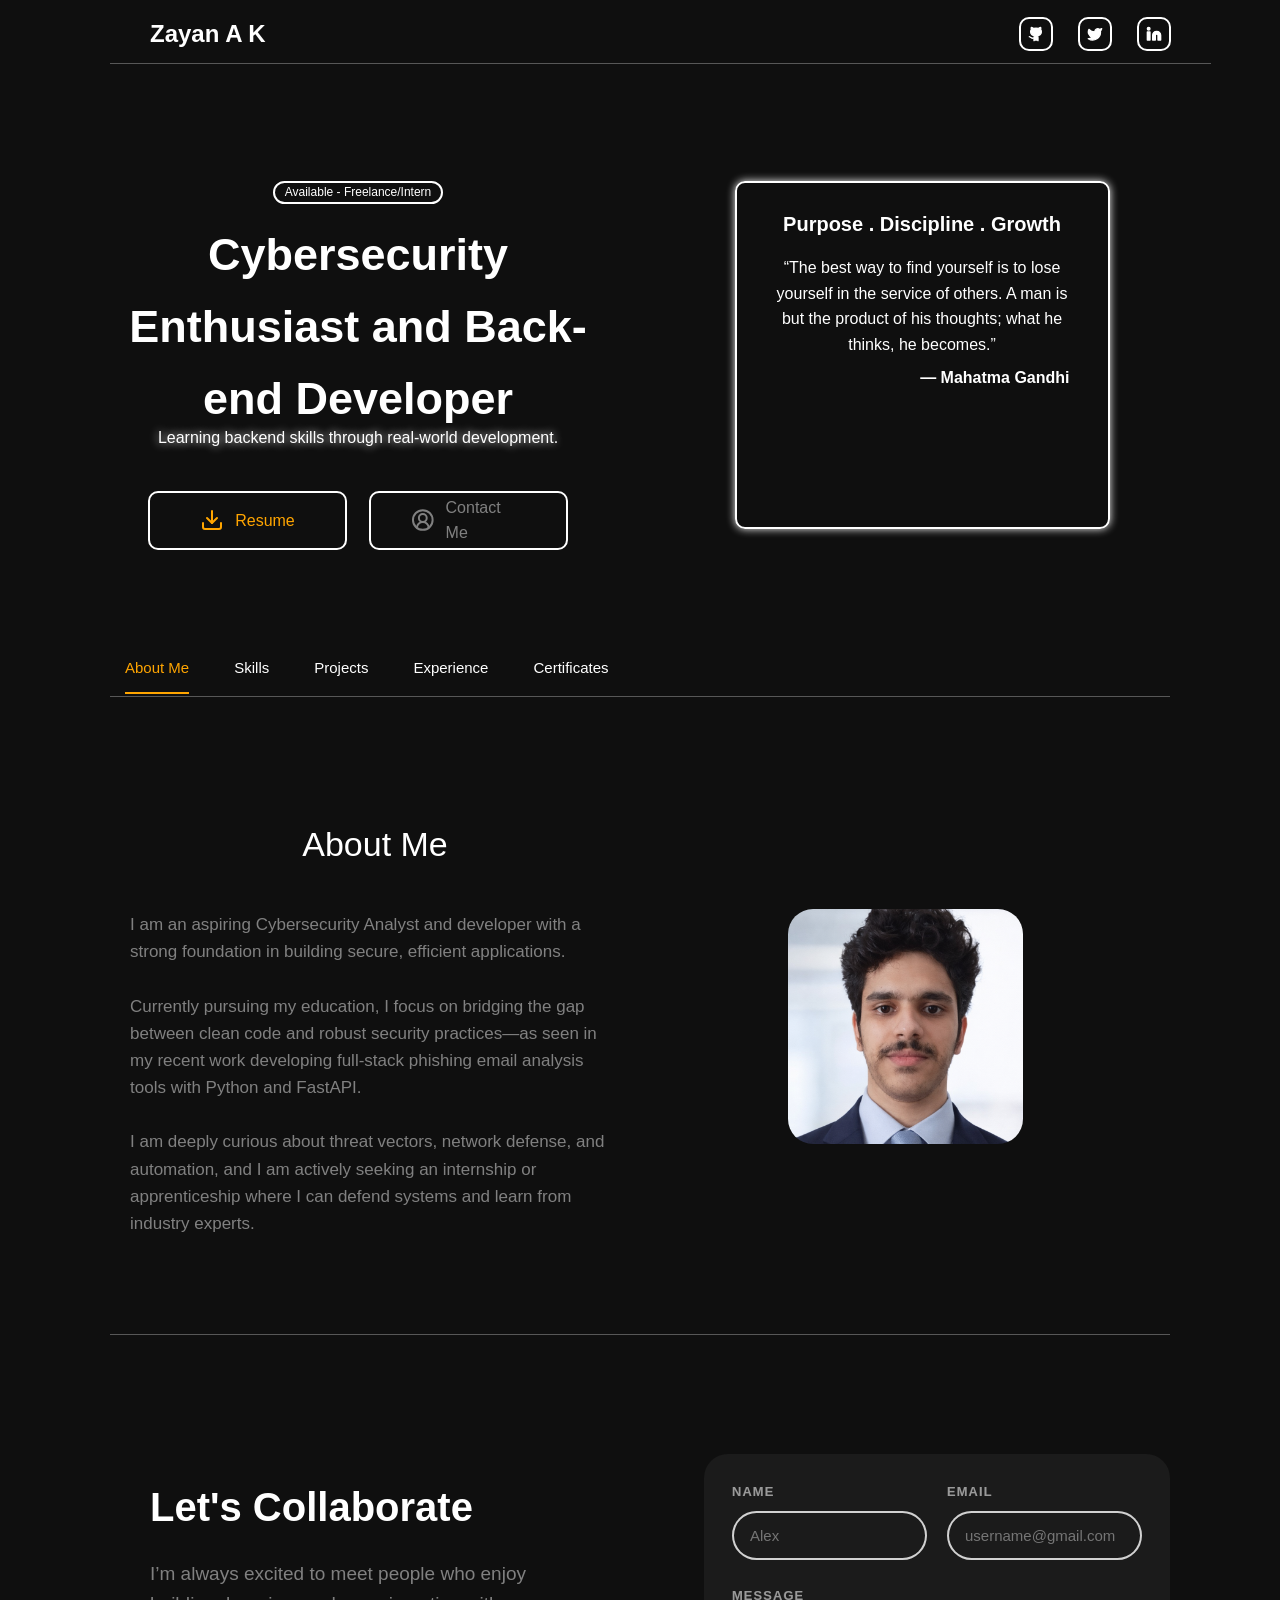
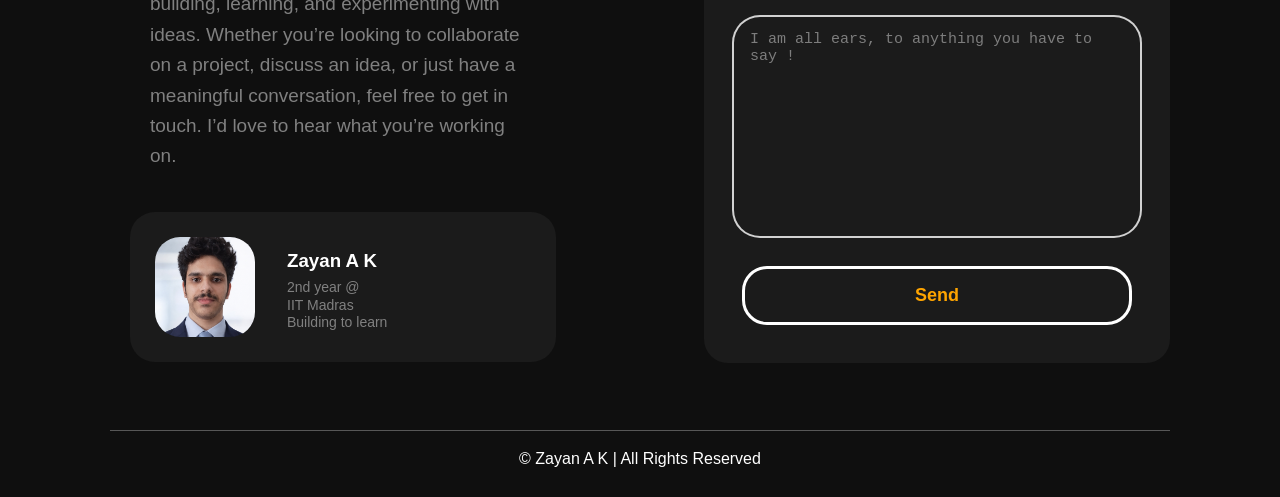
==== commit 30c19c97: "Update index.html" ====
--- a/index.html
+++ b/index.html
@@ -14,24 +14,24 @@
   		</div>	
   		<div class="links">
         	<div class="github">
-        		<a href="#" class="icon">
+        		<a href="https://github.com/zayan-netizen" target="_blank" class="icon">
         			<svg xmlns="http://www.w3.org/2000/svg" width="24" height="24" viewBox="0 0 24 24" fill="none" stroke="currentColor" stroke-width="2" stroke-linecap="round" stroke-linejoin="round" class="lucide lucide-github-icon lucide-github"><path d="M15 22v-4a4.8 4.8 0 0 0-1-3.5c3 0 6-2 6-5.5.08-1.25-.27-2.48-1-3.5.28-1.15.28-2.35 0-3.5 0 0-1 0-3 1.5-2.64-.5-5.36-.5-8 0C6 2 5 2 5 2c-.3 1.15-.3 2.35 0 3.5A5.403 5.403 0 0 0 4 9c0 3.5 3 5.5 6 5.5-.39.49-.68 1.05-.85 1.65-.17.6-.22 1.23-.15 1.85v4"/><path d="M9 18c-4.51 2-5-2-7-2"/></svg>
         		</a>
         	</div>
         		
         	<div class="twitter">	
-        		<a href="#" class="icon">
+        		<a href="https://x.com/akzayan8" target="_blank" class="icon">
         			<svg xmlns="http://www.w3.org/2000/svg" width="24" height="24" viewBox="0 0 24 24" fill="none" stroke="currentColor" stroke-width="2" stroke-linecap="round" stroke-linejoin="round" class="lucide lucide-twitter-icon lucide-twitter"><path d="M22 4s-.7 2.1-2 3.4c1.6 10-9.4 17.3-18 11.6 2.2.1 4.4-.6 6-2C3 15.5.5 9.6 3 5c2.2 2.6 5.6 4.1 9 4-.9-4.2 4-6.6 7-3.8 1.1 0 3-1.2 3-1.2z"/></svg>
 				</a>
 			</div>	
 
 			<div class="linkdin">
-				<a href="#" class="icon">
+				<a href="www.linkedin.com/in/zayan-ak-6365893a9" target="_blank" class="icon">
 					<svg xmlns="http://www.w3.org/2000/svg" width="24" height="24" viewBox="0 0 24 24" fill="none" stroke="currentColor" stroke-width="2" stroke-linecap="round" stroke-linejoin="round" class="lucide lucide-linkedin-icon lucide-linkedin"><path d="M16 8a6 6 0 0 1 6 6v7h-4v-7a2 2 0 0 0-2-2 2 2 0 0 0-2 2v7h-4v-7a6 6 0 0 1 6-6z"/><rect width="4" height="12" x="2" y="9"/><circle cx="4" cy="4" r="2"/></svg>
 				</a>
 			</div>
 
-			<div class="line">
+			<!--<div class="line">
 				<p><strong>|</strong></p>
 			</div>	
 
@@ -39,7 +39,7 @@
 				<a href="#">
 					<svg xmlns="http://www.w3.org/2000/svg" width="24" height="24" viewBox="0 0 24 24" fill="none" stroke="currentColor" stroke-width="2" stroke-linecap="round" stroke-linejoin="round" class="lucide lucide-moon-icon lucide-moon"><path d="M20.985 12.486a9 9 0 1 1-9.473-9.472c.405-.022.617.46.402.803a6 6 0 0 0 8.268 8.268c.344-.215.825-.004.803.401"/></svg>
 				</a>
-			</div>
+			</div> -->
 		</div>		
 	</header>	
 	<hr>
@@ -59,7 +59,7 @@
 		
 
 			<div class="s-button">
-				<a href="#" class="resume" id="download-resume">
+				<a href="https://drive.google.com/file/d/18UbNUxQrAuAS6_oGL4r_8Oqg5deVNUKi/view?usp=drive_link" class="resume" id="download-resume">
 					<svg xmlns="http://www.w3.org/2000/svg" width="24" height="24" viewBox="0 0 24 24" fill="none" stroke="currentColor" stroke-width="2" stroke-linecap="round" stroke-linejoin="round" class="lucide lucide-download-icon lucide-download"><path d="M12 15V3"/><path d="M21 15v4a2 2 0 0 1-2 2H5a2 2 0 0 1-2-2v-4"/><path d="m7 10 5 5 5-5"/></svg><p name="resume-text">Resume</p>
 				</a>
 		
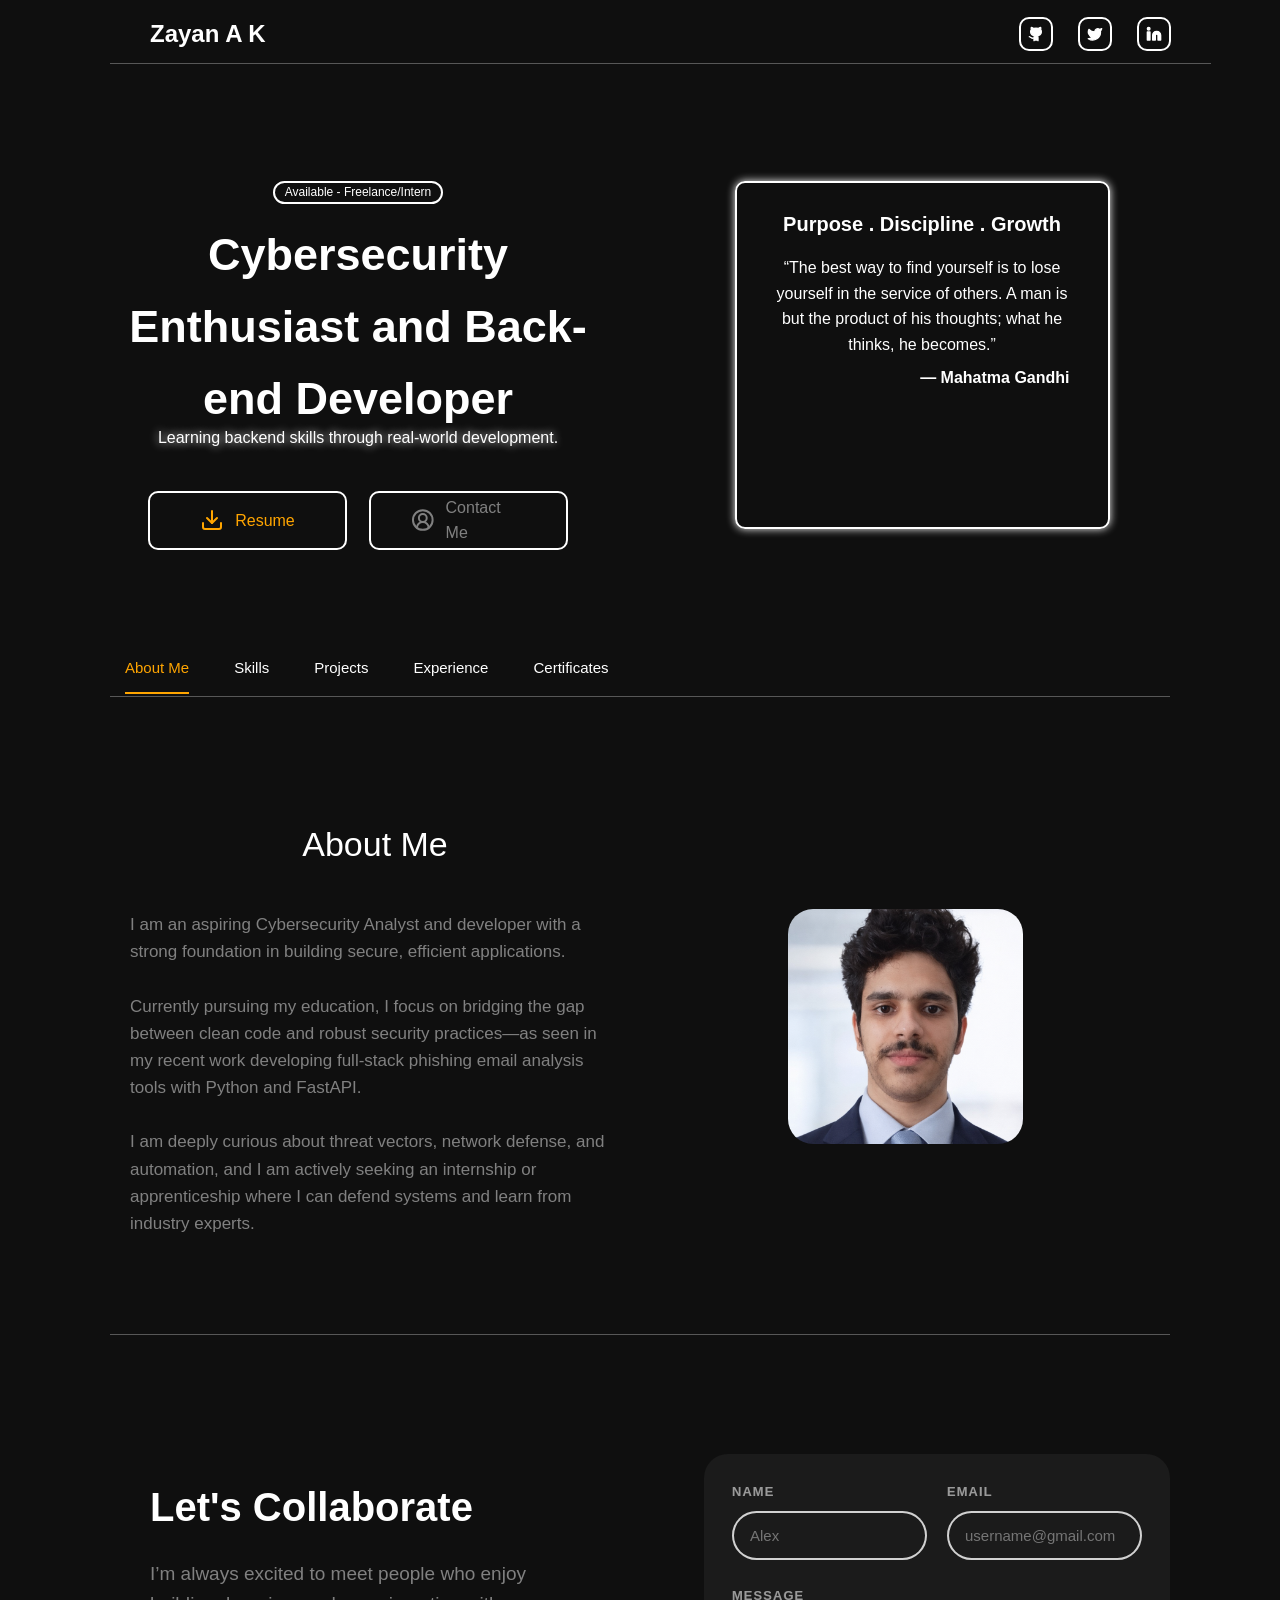
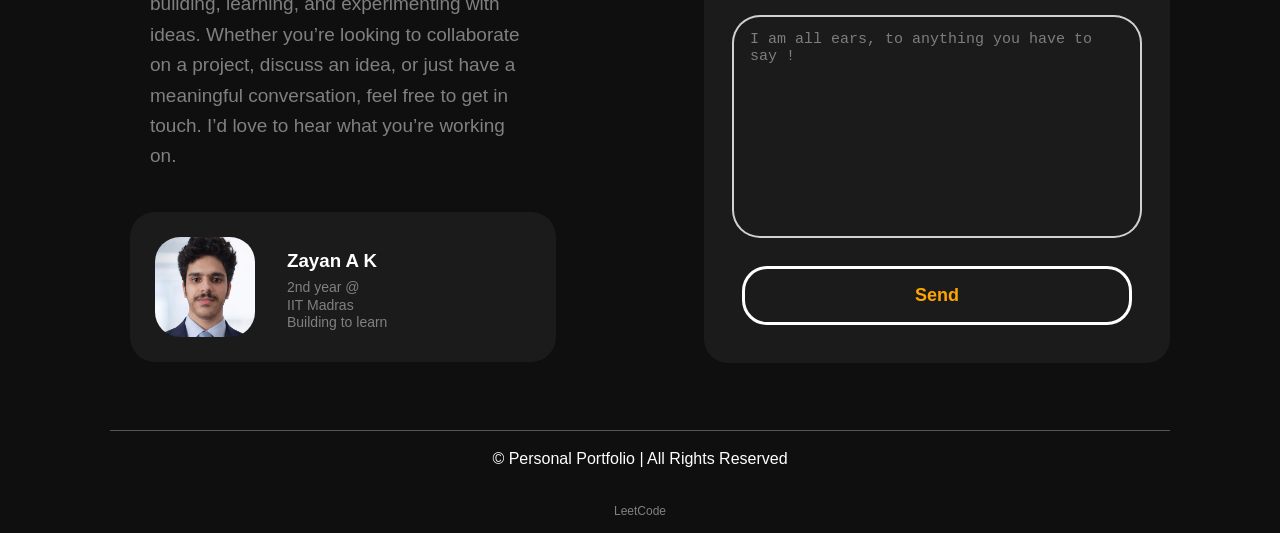
==== commit 669c712b: "Update index.html" ====
--- a/index.html
+++ b/index.html
@@ -274,13 +274,11 @@
 	
 	<hr>
 	<footer>
-		&copy Zayan A K  |  All Rights Reserved
+		&copy Personal Portfolio  |  All Rights Reserved
 	</footer>
-		<div class="footer-link" hidden>
+		<div class="footer-link">
 			<ul>
-				<li><a href="#">LeetCode</a></li>
-				<li><a href="#">CodeForces</a></li>
-				<li><a href="#">CodeChef</a></li>
+				<li><a href="https://leetcode.com/u/akzayan/" target="_blank">LeetCode</a></li>
 			</ul>
 		</div>		
 	
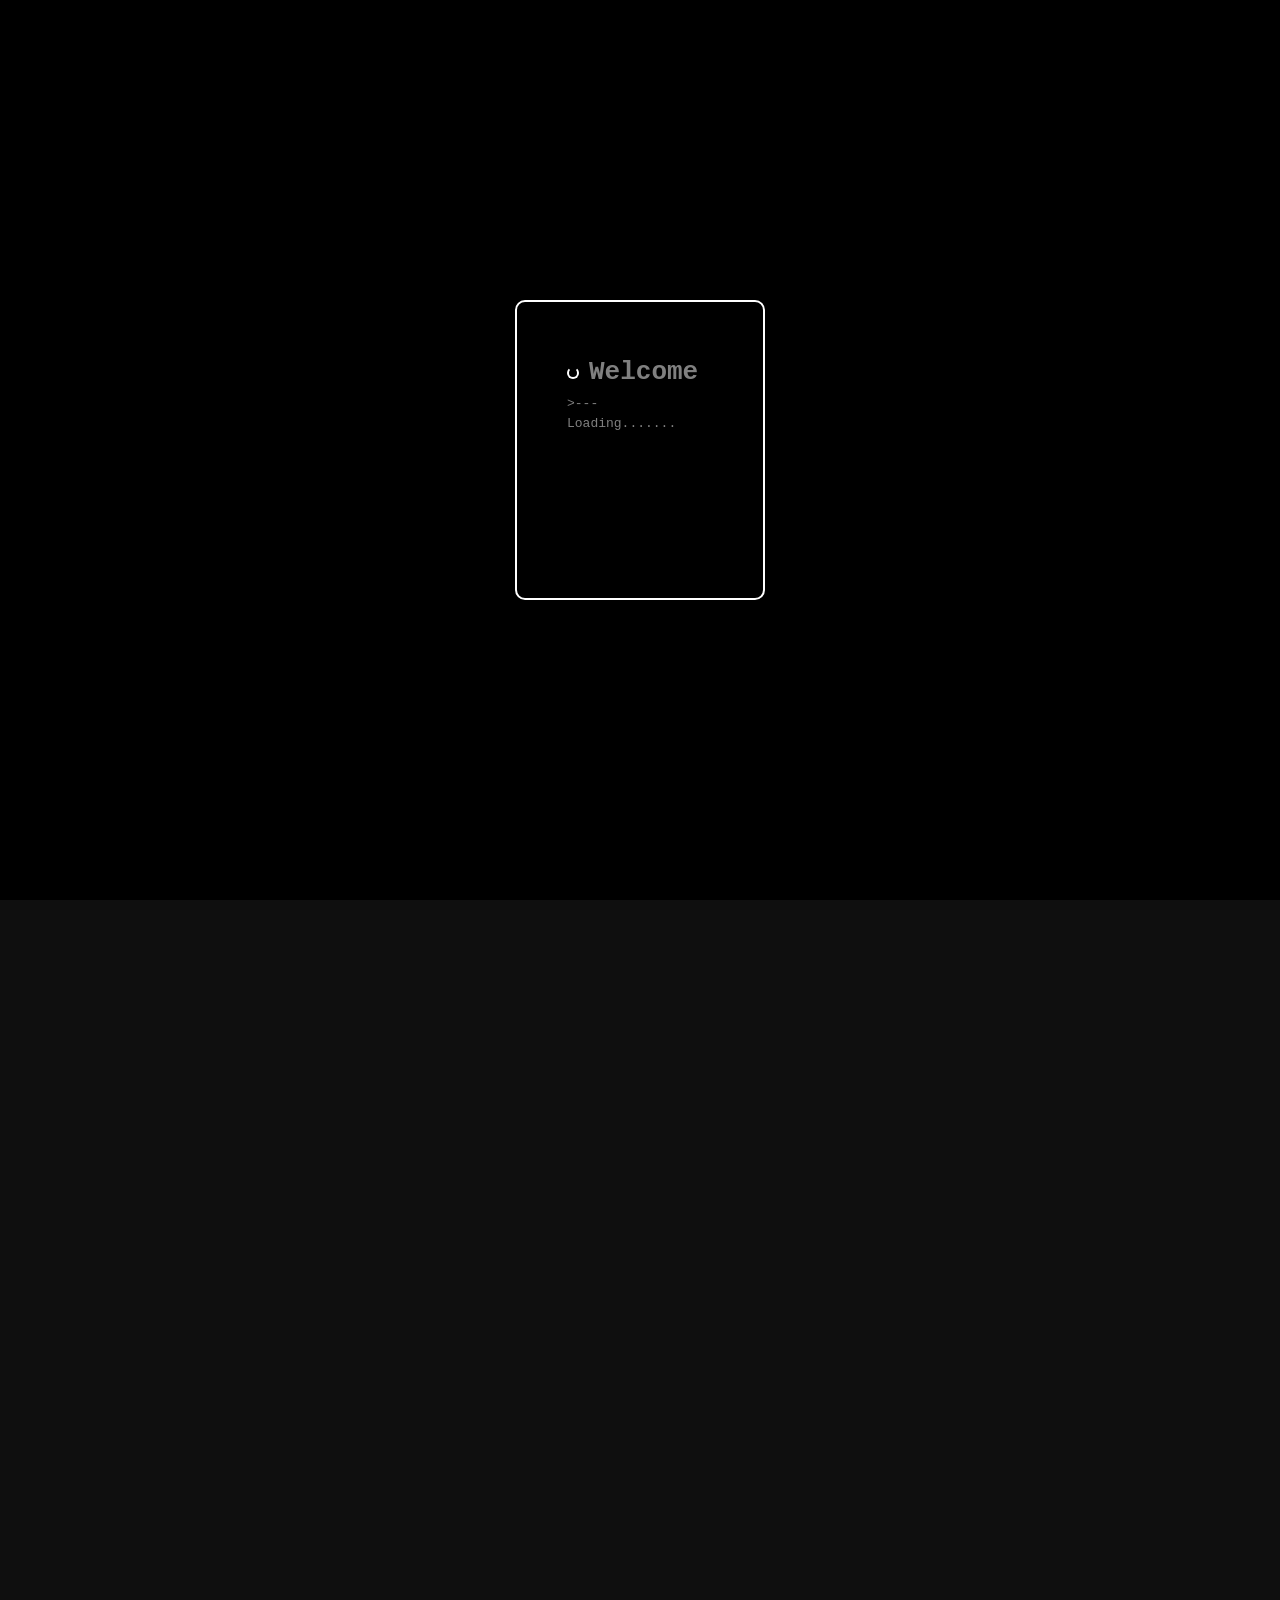
==== commit db5eec43: "Add booting mechanism" ====
--- a/index.html
+++ b/index.html
@@ -8,6 +8,22 @@
   </head>
   
   <body>
+
+	<div id="bootscreen" class="bootscreen">
+		<div class="bootscreen-text">
+			<div class="boot-line">
+				<span class="loader"></span>
+				<h1>Welcome</h1>
+			</div>
+			<p>>--- Loading.......</p>
+			<p>>--- Profile.......</p>
+			<p>>--- Network......</p>
+			<p>>--- Resources.....</p>
+			<p>>--- Alomost done..</p>
+		</div>
+	</div>
+
+	<div id="portfolio">
   	<header>
   		<div class="name">
   			<h1>Zayan A K</h1>
@@ -43,6 +59,7 @@
 		</div>		
 	</header>	
 	<hr>
+	
 	<main>	
 		<div class="hero-section">
 			<div class="status">
@@ -250,12 +267,12 @@
 			<div class="start">
 				<div>
 					<label for="contact-name">Name</label>
-					<input type="text" class="contact-name" id="contact-name" placeholder="Alex">
+					<input type="text" class="contact-name" id="contact-name" placeholder="Alex" required>
 				</div>
 				
 				<div>
 					<label for="contact-email">Email</label>
-					<input type="email" name="contact-email" id="contact-email" placeholder="username@gmail.com">
+					<input type="email" name="contact-email" id="contact-email" placeholder="username@gmail.com" required>
 				</div>		
 			</div>
 			
@@ -264,25 +281,25 @@
 				<textarea 
 					name="contact-subject" 
 					id="contact-subject" 
-					placeholder="I am all ears, to anything you have to say !"></textarea>
+					placeholder="I am all ears, to anything you have to say !" required></textarea>
 			</div>
 			<div class="email-send">
 				<a href="#" id="email-send">Send</a>
 			</div>	
 		</div>			
 	</section>
+
 	
 	<hr>
 	<footer>
-		&copy Personal Portfolio  |  All Rights Reserved
+		&copy Personal Portfolio 
 	</footer>
 		<div class="footer-link">
 			<ul>
 				<li><a href="https://leetcode.com/u/akzayan/" target="_blank">LeetCode</a></li>
 			</ul>
 		</div>		
-	
-
+	</div>
 	<script src="script.js"></script>
 
   </body>
--- a/style.css
+++ b/style.css
@@ -793,6 +793,68 @@
 	padding: 0 4rem;
 }
 
+#bootscreen {
+    position: fixed;
+    inset: 0;
+    background: #000;
+    color: grey;
+    z-index: 9999;
+	display: flex;
+	justify-content: center;
+	align-items: center;
+}
+
+.bootscreen-text{
+	border: 2px solid white;
+	padding: 50px;
+	border-radius: 10px;
+	width: 60%;
+	max-width: 250px;
+	height: 60%;
+	max-height: 300px;
+	font-family: monospace;
+}
+
+.boot-line{
+	display: flex;
+	align-items: center;
+	gap: 10px;
+}
+
+.loader {
+	width: 12px;
+	height: 12px;
+	border: 2px solid white;
+	border-top-color: transparent;
+	border-radius: 50%;
+	animation: spin 1s linear infinite;
+}
+
+@keyframes spin {
+	to {
+		transform: rotate(360deg);
+	}
+}
+
+.bootscreen-text p{
+	opacity: 0;
+}
+
+#bootscreen.hidden {
+    opacity: 0;
+    pointer-events: none;
+    transition: opacity 1s ease;
+}
+
+#portfolio {
+    opacity: 0;
+}
+
+#portfolio.show {
+    opacity: 1;
+    transition: opacity 1s ease;
+}
+
 @media (max-width: 900px) {
 
   html, body {
